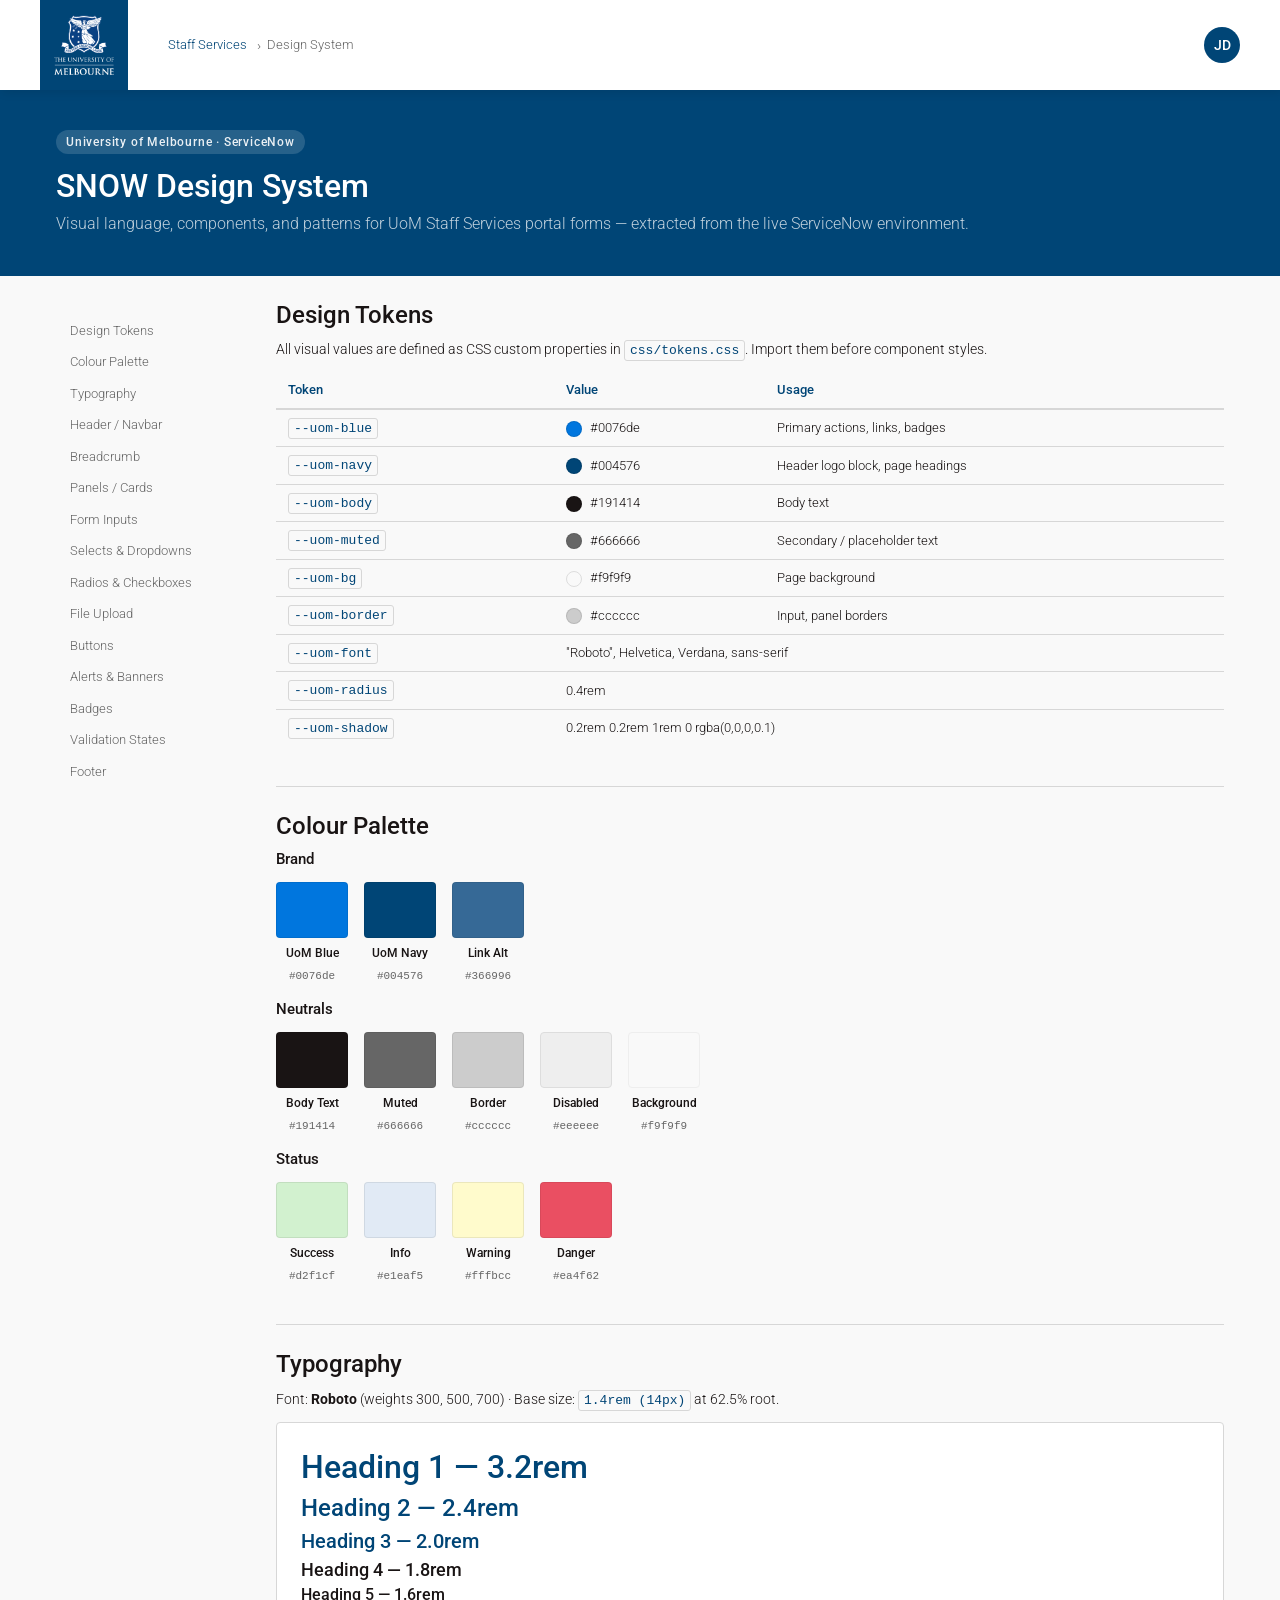
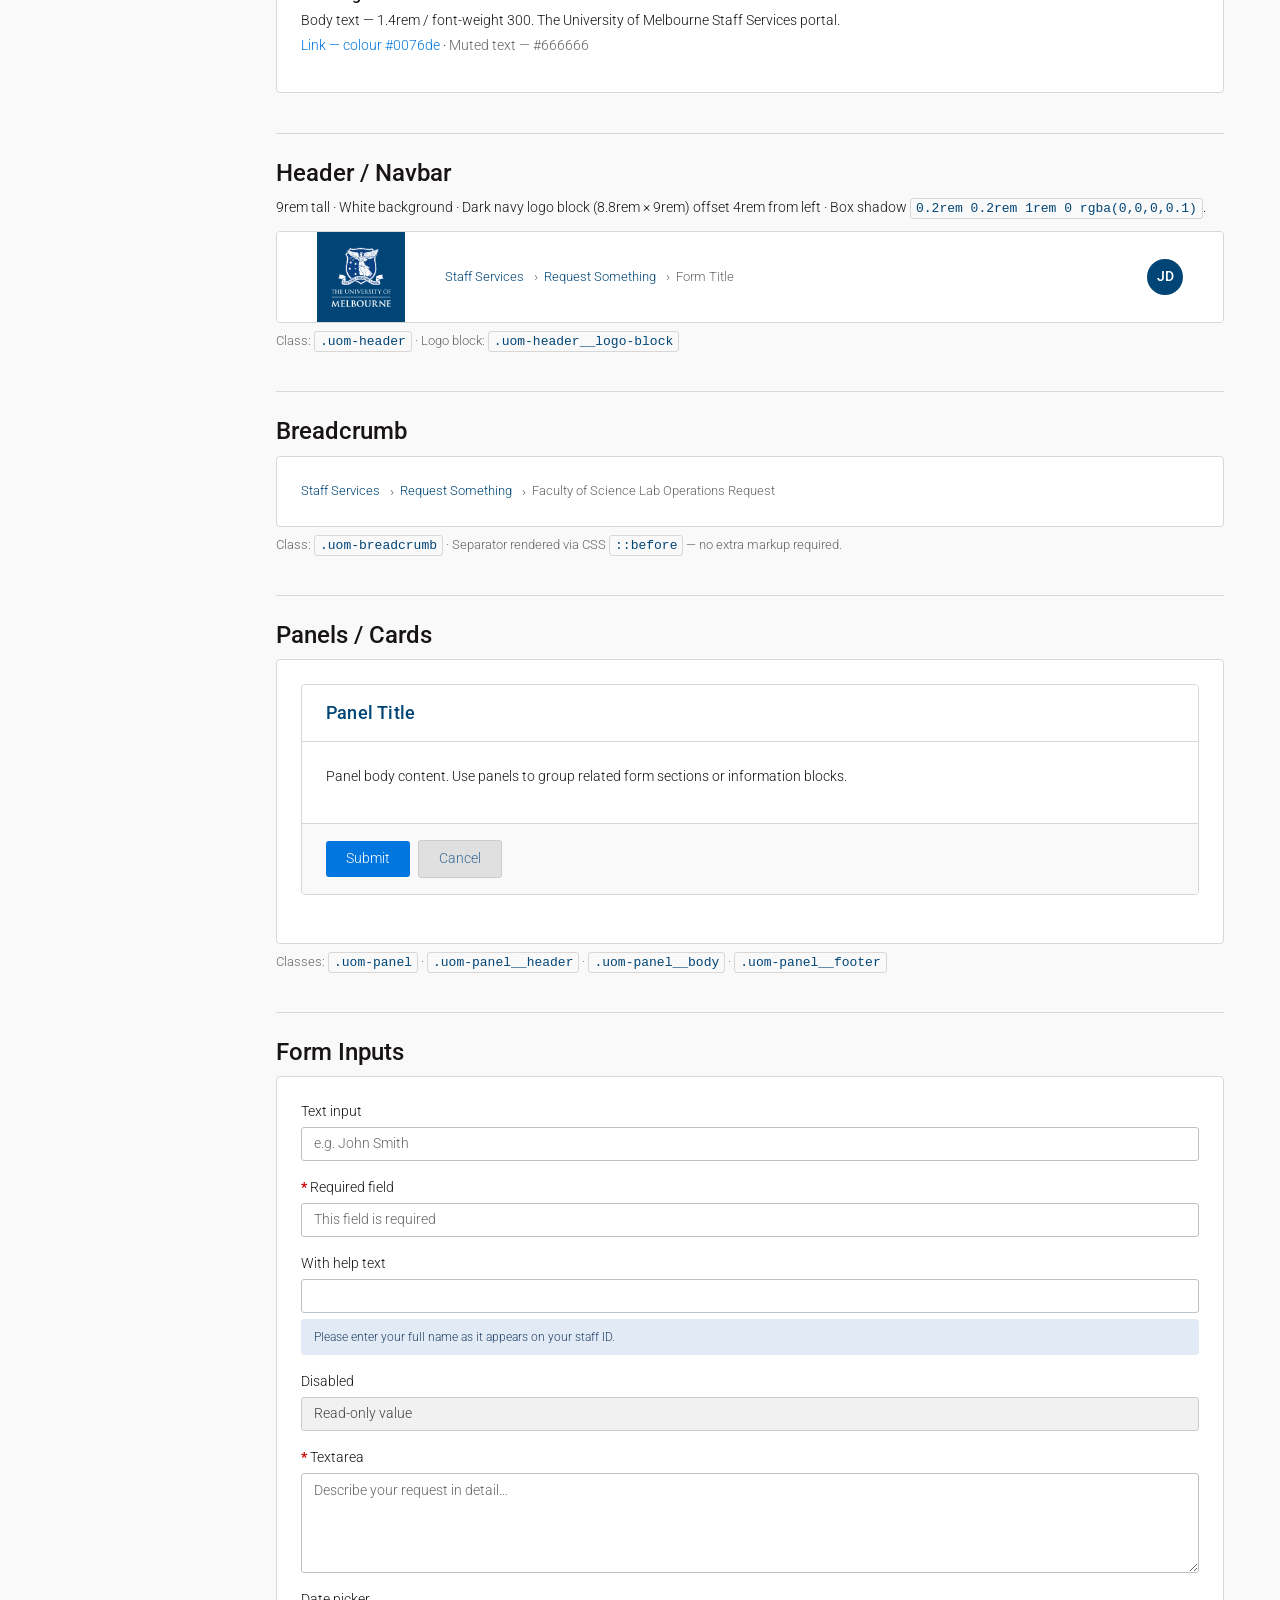
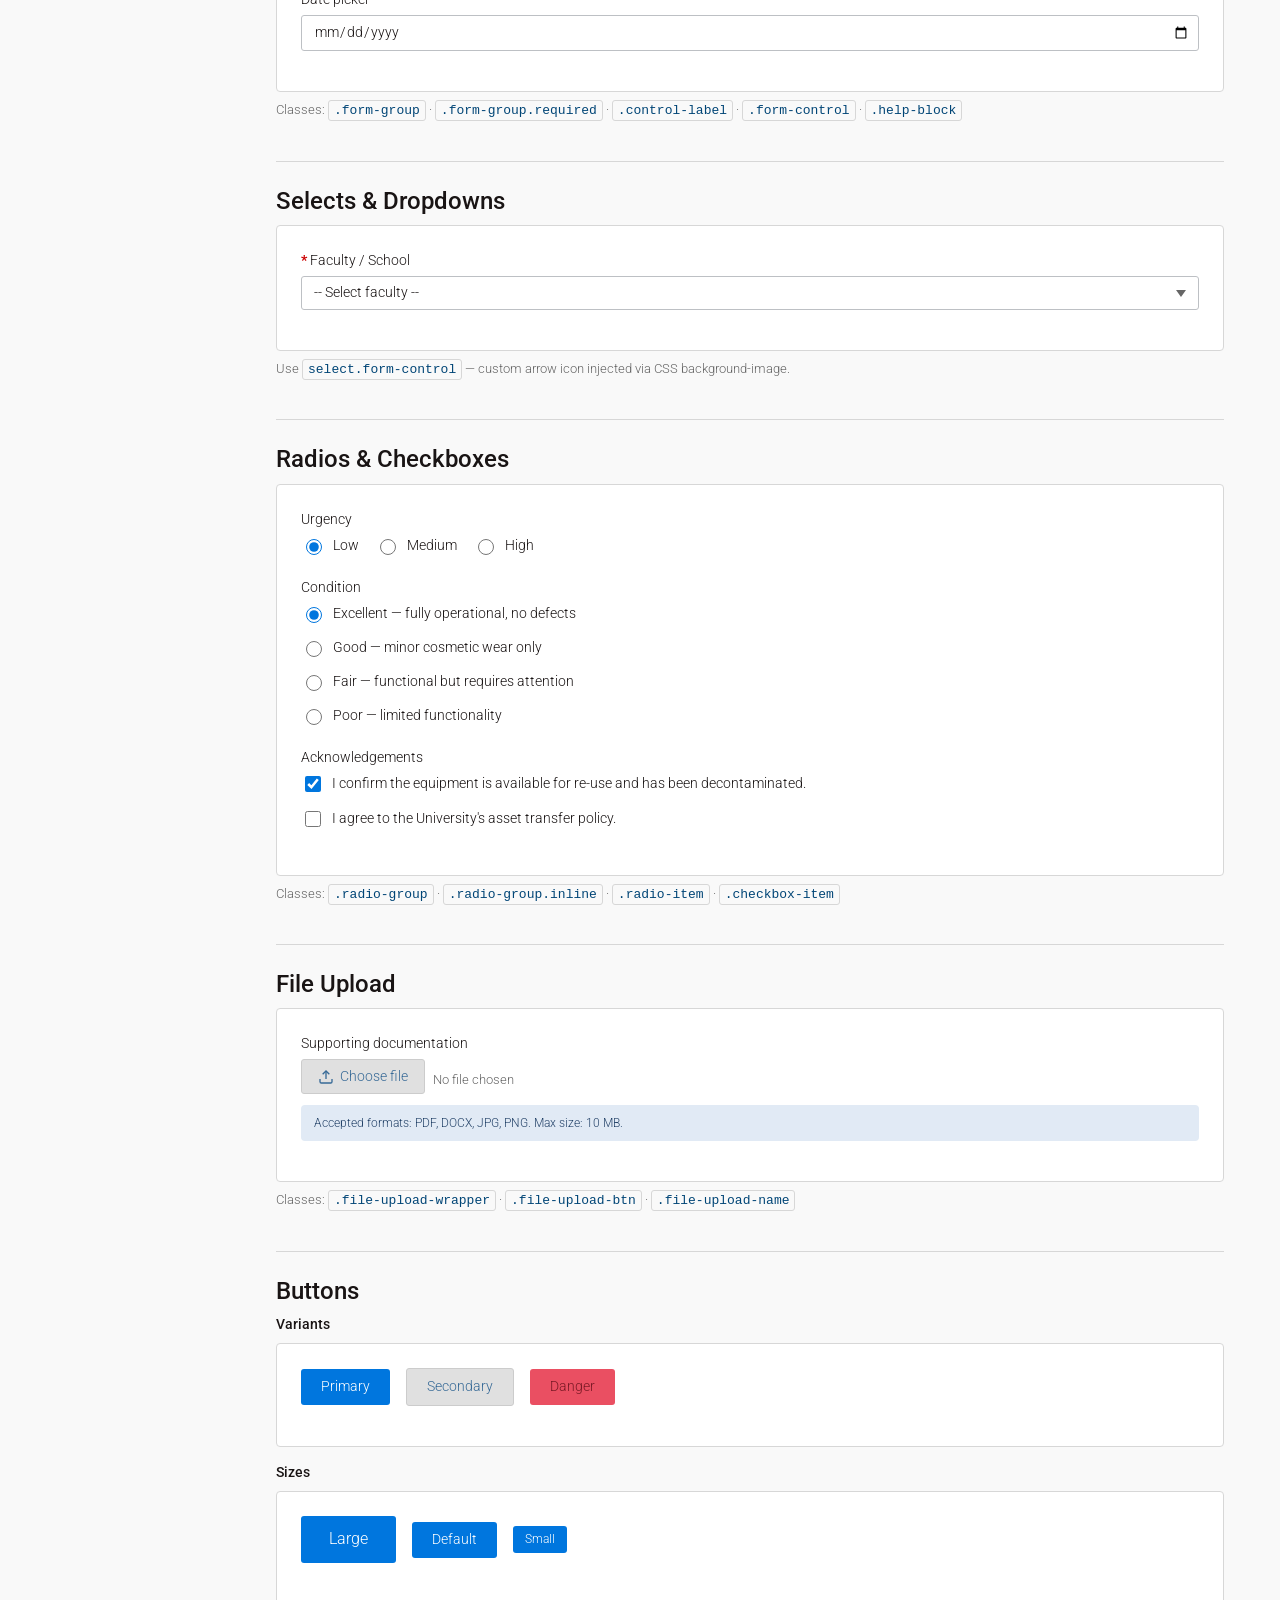
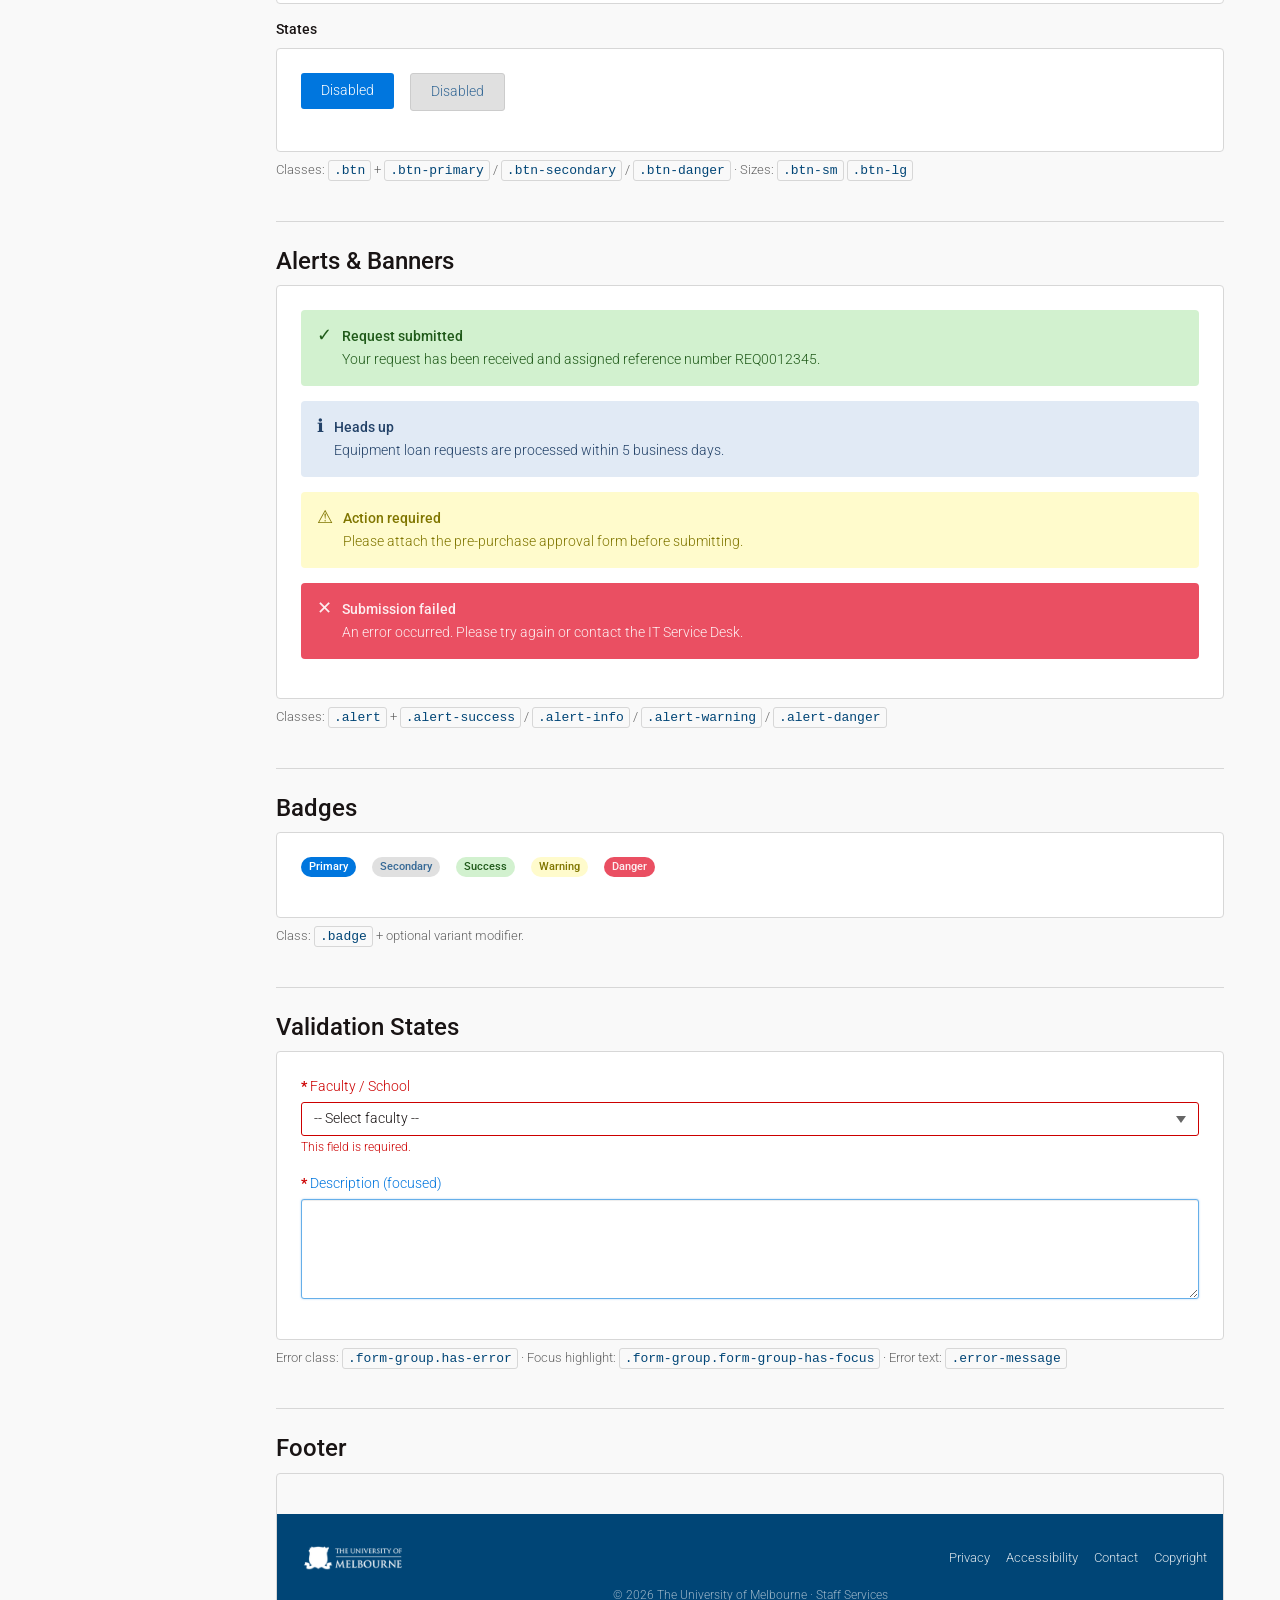
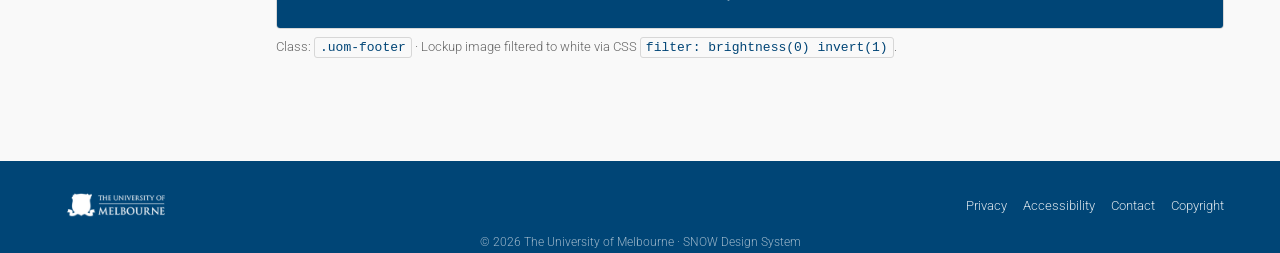
==== index.html @ 5cc0c357 "Initial commit: UoM SNOW design system + Re-use Lab Equipment form prototype" ====
<!DOCTYPE html>
<html lang="en" dir="ltr">
<head>
  <meta charset="UTF-8" />
  <meta name="viewport" content="width=device-width, initial-scale=1.0" />
  <title>UoM SNOW Design System</title>
  <link rel="stylesheet" href="css/uom-snow.css" />
  <style>
    /* ── Design-system page styles ── */
    body { padding-top: 0; }

    .ds-nav {
      position: sticky;
      top: 9rem;
      max-height: calc(100vh - 9rem);
      overflow-y: auto;
      padding: var(--uom-space-md) var(--uom-space-md) var(--uom-space-md) 0;
    }
    .ds-nav ul {
      list-style: none;
      margin: 0;
      padding: 0;
    }
    .ds-nav ul li a {
      display: block;
      padding: 0.5rem 0;
      font-size: 1.3rem;
      color: var(--uom-muted);
      text-decoration: none;
      border-left: 2px solid transparent;
      padding-left: 1.2rem;
      transition: all 0.15s;
    }
    .ds-nav ul li a:hover {
      color: var(--uom-blue);
      border-left-color: var(--uom-blue);
    }
    .ds-nav ul li + li { margin-top: 0.2rem; }

    .ds-layout {
      display: flex;
      gap: var(--uom-space-xl);
      max-width: var(--uom-container-max);
      margin: 0 auto;
      padding: var(--uom-space-lg) var(--uom-space-md);
    }
    .ds-layout__sidebar {
      flex: 0 0 18rem;
      min-width: 18rem;
    }
    .ds-layout__content {
      flex: 1;
      min-width: 0;
    }

    .ds-intro {
      background-color: var(--uom-navy);
      color: var(--uom-white);
      padding: var(--uom-space-xl) 0;
      margin-bottom: 0;
    }
    .ds-intro .uom-container { max-width: var(--uom-container-max); margin: 0 auto; padding: 0 var(--uom-space-md); }
    .ds-intro h1 {
      color: var(--uom-white);
      font-size: 3.2rem;
      margin-bottom: var(--uom-space-xs);
    }
    .ds-intro p { color: rgba(255,255,255,0.75); font-size: 1.6rem; margin: 0; }

    .ds-intro__badge {
      display: inline-block;
      background: rgba(255,255,255,0.15);
      color: rgba(255,255,255,0.9);
      font-size: 1.2rem;
      padding: 0.3rem 1rem;
      border-radius: 2rem;
      margin-bottom: 1.2rem;
      letter-spacing: 0.08rem;
      font-weight: 500;
    }

    code {
      font-family: monospace;
      font-size: 1.3rem;
      background: var(--uom-bg);
      color: var(--uom-navy);
      border: 1px solid var(--uom-border-subtle);
      padding: 0.2rem 0.5rem;
      border-radius: 0.3rem;
    }

    .ds-token-table {
      width: 100%;
      border-collapse: collapse;
      font-size: 1.3rem;
    }
    .ds-token-table th {
      text-align: left;
      padding: 0.8rem 1.2rem;
      background: var(--uom-bg);
      border-bottom: 2px solid var(--uom-border-subtle);
      font-weight: 500;
      color: var(--uom-navy);
    }
    .ds-token-table td {
      padding: 0.8rem 1.2rem;
      border-bottom: 1px solid var(--uom-border-subtle);
      vertical-align: middle;
    }
    .ds-token-table tr:last-child td { border-bottom: none; }

    .ds-color-dot {
      display: inline-block;
      width: 1.6rem;
      height: 1.6rem;
      border-radius: 50%;
      border: 1px solid rgba(0,0,0,0.1);
      vertical-align: middle;
      margin-right: 0.8rem;
    }

    .ds-example {
      background: var(--uom-white);
      border: 1px solid var(--uom-border-subtle);
      border-radius: var(--uom-radius);
      padding: var(--uom-space-lg);
      margin-bottom: var(--uom-space-sm);
    }

    .ds-header-preview {
      border: 1px solid var(--uom-border-subtle);
      border-radius: var(--uom-radius);
      overflow: hidden;
      margin-bottom: var(--uom-space-sm);
    }
    .ds-header-preview .uom-header {
      position: relative;
    }

    @media (max-width: 768px) {
      .ds-layout { flex-direction: column; }
      .ds-layout__sidebar { display: none; }
    }
  </style>
</head>
<body>

  <!-- ═══════════════════════════════════════════════ HEADER ═══ -->
  <header class="uom-header" role="banner">
    <div class="uom-header__inner">
      <div class="uom-header__logo-block">
        <img src="assets/logo.png" alt="The University of Melbourne" />
      </div>
      <div class="uom-header__breadcrumb">
        <nav aria-label="breadcrumb">
          <ol class="uom-breadcrumb">
            <li><a href="#">Staff Services</a></li>
            <li aria-current="page">Design System</li>
          </ol>
        </nav>
      </div>
      <div class="uom-header__right">
        <div class="uom-avatar" aria-label="User avatar" role="img">JD</div>
      </div>
    </div>
  </header>

  <!-- ═══════════════════════════════════════════════ INTRO ════ -->
  <div class="ds-intro">
    <div class="uom-container">
      <div class="ds-intro__badge">University of Melbourne · ServiceNow</div>
      <h1>SNOW Design System</h1>
      <p>Visual language, components, and patterns for UoM Staff Services portal forms — extracted from the live ServiceNow environment.</p>
    </div>
  </div>

  <!-- ═══════════════════════════════════════════════ LAYOUT ══ -->
  <div class="ds-layout">

    <!-- Sidebar navigation -->
    <aside class="ds-layout__sidebar" aria-label="Design system sections">
      <nav class="ds-nav">
        <ul>
          <li><a href="#tokens">Design Tokens</a></li>
          <li><a href="#colours">Colour Palette</a></li>
          <li><a href="#typography">Typography</a></li>
          <li><a href="#header">Header / Navbar</a></li>
          <li><a href="#breadcrumb">Breadcrumb</a></li>
          <li><a href="#panels">Panels / Cards</a></li>
          <li><a href="#inputs">Form Inputs</a></li>
          <li><a href="#selects">Selects & Dropdowns</a></li>
          <li><a href="#radios">Radios & Checkboxes</a></li>
          <li><a href="#fileupload">File Upload</a></li>
          <li><a href="#buttons">Buttons</a></li>
          <li><a href="#alerts">Alerts & Banners</a></li>
          <li><a href="#badges">Badges</a></li>
          <li><a href="#validation">Validation States</a></li>
          <li><a href="#footer">Footer</a></li>
        </ul>
      </nav>
    </aside>

    <!-- Main content -->
    <main class="ds-layout__content">

      <!-- ── Design Tokens ──────────────────────────────────── -->
      <section id="tokens" class="ds-section">
        <h2>Design Tokens</h2>
        <p>All visual values are defined as CSS custom properties in <code>css/tokens.css</code>. Import them before component styles.</p>

        <table class="ds-token-table">
          <thead>
            <tr><th>Token</th><th>Value</th><th>Usage</th></tr>
          </thead>
          <tbody>
            <tr><td><code>--uom-blue</code></td><td><span class="ds-color-dot" style="background:#0076de"></span>#0076de</td><td>Primary actions, links, badges</td></tr>
            <tr><td><code>--uom-navy</code></td><td><span class="ds-color-dot" style="background:#004576"></span>#004576</td><td>Header logo block, page headings</td></tr>
            <tr><td><code>--uom-body</code></td><td><span class="ds-color-dot" style="background:#191414"></span>#191414</td><td>Body text</td></tr>
            <tr><td><code>--uom-muted</code></td><td><span class="ds-color-dot" style="background:#666666"></span>#666666</td><td>Secondary / placeholder text</td></tr>
            <tr><td><code>--uom-bg</code></td><td><span class="ds-color-dot" style="background:#f9f9f9;border:1px solid #ddd"></span>#f9f9f9</td><td>Page background</td></tr>
            <tr><td><code>--uom-border</code></td><td><span class="ds-color-dot" style="background:#cccccc"></span>#cccccc</td><td>Input, panel borders</td></tr>
            <tr><td><code>--uom-font</code></td><td colspan="2">"Roboto", Helvetica, Verdana, sans-serif</td></tr>
            <tr><td><code>--uom-radius</code></td><td colspan="2">0.4rem</td></tr>
            <tr><td><code>--uom-shadow</code></td><td colspan="2">0.2rem 0.2rem 1rem 0 rgba(0,0,0,0.1)</td></tr>
          </tbody>
        </table>
      </section>

      <hr class="uom-divider" />

      <!-- ── Colour Palette ─────────────────────────────────── -->
      <section id="colours" class="ds-section">
        <h2>Colour Palette</h2>

        <h3 style="font-size:1.5rem;margin-bottom:1.2rem">Brand</h3>
        <div class="ds-component-row">
          <div class="ds-swatch">
            <div class="ds-swatch__color" style="background:#0076de"></div>
            <div class="ds-swatch__name">UoM Blue</div>
            <div class="ds-swatch__value">#0076de</div>
          </div>
          <div class="ds-swatch">
            <div class="ds-swatch__color" style="background:#004576"></div>
            <div class="ds-swatch__name">UoM Navy</div>
            <div class="ds-swatch__value">#004576</div>
          </div>
          <div class="ds-swatch">
            <div class="ds-swatch__color" style="background:#366996"></div>
            <div class="ds-swatch__name">Link Alt</div>
            <div class="ds-swatch__value">#366996</div>
          </div>
        </div>

        <h3 style="font-size:1.5rem;margin-bottom:1.2rem">Neutrals</h3>
        <div class="ds-component-row">
          <div class="ds-swatch">
            <div class="ds-swatch__color" style="background:#191414"></div>
            <div class="ds-swatch__name">Body Text</div>
            <div class="ds-swatch__value">#191414</div>
          </div>
          <div class="ds-swatch">
            <div class="ds-swatch__color" style="background:#666666"></div>
            <div class="ds-swatch__name">Muted</div>
            <div class="ds-swatch__value">#666666</div>
          </div>
          <div class="ds-swatch">
            <div class="ds-swatch__color" style="background:#cccccc"></div>
            <div class="ds-swatch__name">Border</div>
            <div class="ds-swatch__value">#cccccc</div>
          </div>
          <div class="ds-swatch">
            <div class="ds-swatch__color" style="background:#eeeeee;border:1px solid #ddd"></div>
            <div class="ds-swatch__name">Disabled</div>
            <div class="ds-swatch__value">#eeeeee</div>
          </div>
          <div class="ds-swatch">
            <div class="ds-swatch__color" style="background:#f9f9f9;border:1px solid #eee"></div>
            <div class="ds-swatch__name">Background</div>
            <div class="ds-swatch__value">#f9f9f9</div>
          </div>
        </div>

        <h3 style="font-size:1.5rem;margin-bottom:1.2rem">Status</h3>
        <div class="ds-component-row">
          <div class="ds-swatch">
            <div class="ds-swatch__color" style="background:#d2f1cf"></div>
            <div class="ds-swatch__name">Success</div>
            <div class="ds-swatch__value">#d2f1cf</div>
          </div>
          <div class="ds-swatch">
            <div class="ds-swatch__color" style="background:#e1eaf5"></div>
            <div class="ds-swatch__name">Info</div>
            <div class="ds-swatch__value">#e1eaf5</div>
          </div>
          <div class="ds-swatch">
            <div class="ds-swatch__color" style="background:#fffbcc"></div>
            <div class="ds-swatch__name">Warning</div>
            <div class="ds-swatch__value">#fffbcc</div>
          </div>
          <div class="ds-swatch">
            <div class="ds-swatch__color" style="background:#ea4f62"></div>
            <div class="ds-swatch__name">Danger</div>
            <div class="ds-swatch__value">#ea4f62</div>
          </div>
        </div>
      </section>

      <hr class="uom-divider" />

      <!-- ── Typography ─────────────────────────────────────── -->
      <section id="typography" class="ds-section">
        <h2>Typography</h2>
        <p>Font: <strong>Roboto</strong> (weights 300, 500, 700) · Base size: <code>1.4rem (14px)</code> at 62.5% root.</p>
        <div class="ds-example">
          <h1 style="color:var(--uom-navy);margin-bottom:0.4rem">Heading 1 — 3.2rem</h1>
          <h2 style="color:var(--uom-navy);margin-bottom:0.4rem">Heading 2 — 2.4rem</h2>
          <h3 style="color:var(--uom-navy);margin-bottom:0.4rem">Heading 3 — 2.0rem</h3>
          <h4 style="margin-bottom:0.4rem">Heading 4 — 1.8rem</h4>
          <h5 style="margin-bottom:0.4rem">Heading 5 — 1.6rem</h5>
          <p style="margin-bottom:0.4rem">Body text — 1.4rem / font-weight 300. The University of Melbourne Staff Services portal.</p>
          <p><a href="#">Link — colour #0076de</a> · <span style="color:var(--uom-muted)">Muted text — #666666</span></p>
        </div>
      </section>

      <hr class="uom-divider" />

      <!-- ── Header ─────────────────────────────────────────── -->
      <section id="header" class="ds-section">
        <h2>Header / Navbar</h2>
        <p>9rem tall · White background · Dark navy logo block (8.8rem × 9rem) offset 4rem from left · Box shadow <code>0.2rem 0.2rem 1rem 0 rgba(0,0,0,0.1)</code>.</p>
        <div class="ds-header-preview">
          <header class="uom-header" role="banner" style="position:relative">
            <div class="uom-header__inner">
              <div class="uom-header__logo-block">
                <img src="assets/logo.png" alt="The University of Melbourne" />
              </div>
              <div class="uom-header__breadcrumb">
                <nav aria-label="breadcrumb">
                  <ol class="uom-breadcrumb">
                    <li><a href="#">Staff Services</a></li>
                    <li><a href="#">Request Something</a></li>
                    <li aria-current="page">Form Title</li>
                  </ol>
                </nav>
              </div>
              <div class="uom-header__right">
                <div class="uom-avatar">JD</div>
              </div>
            </div>
          </header>
        </div>
        <p style="font-size:1.3rem;color:var(--uom-muted)">Class: <code>.uom-header</code> · Logo block: <code>.uom-header__logo-block</code></p>
      </section>

      <hr class="uom-divider" />

      <!-- ── Breadcrumb ─────────────────────────────────────── -->
      <section id="breadcrumb" class="ds-section">
        <h2>Breadcrumb</h2>
        <div class="ds-example">
          <nav aria-label="breadcrumb">
            <ol class="uom-breadcrumb">
              <li><a href="#">Staff Services</a></li>
              <li><a href="#">Request Something</a></li>
              <li aria-current="page">Faculty of Science Lab Operations Request</li>
            </ol>
          </nav>
        </div>
        <p style="font-size:1.3rem;color:var(--uom-muted)">Class: <code>.uom-breadcrumb</code> · Separator rendered via CSS <code>::before</code> — no extra markup required.</p>
      </section>

      <hr class="uom-divider" />

      <!-- ── Panels ─────────────────────────────────────────── -->
      <section id="panels" class="ds-section">
        <h2>Panels / Cards</h2>
        <div class="ds-example">
          <div class="uom-panel">
            <div class="uom-panel__header">
              <h3 class="uom-panel__title">Panel Title</h3>
            </div>
            <div class="uom-panel__body">
              <p>Panel body content. Use panels to group related form sections or information blocks.</p>
            </div>
            <div class="uom-panel__footer">
              <button class="btn btn-primary">Submit</button>
              <button class="btn btn-secondary">Cancel</button>
            </div>
          </div>
        </div>
        <p style="font-size:1.3rem;color:var(--uom-muted)">Classes: <code>.uom-panel</code> · <code>.uom-panel__header</code> · <code>.uom-panel__body</code> · <code>.uom-panel__footer</code></p>
      </section>

      <hr class="uom-divider" />

      <!-- ── Form Inputs ─────────────────────────────────────── -->
      <section id="inputs" class="ds-section">
        <h2>Form Inputs</h2>

        <div class="ds-example">
          <!-- Default -->
          <div class="form-group">
            <label class="control-label" for="ex-input-default">Text input</label>
            <input type="text" id="ex-input-default" class="form-control" placeholder="e.g. John Smith" />
          </div>

          <!-- Required -->
          <div class="form-group required">
            <label class="control-label" for="ex-input-required">Required field</label>
            <input type="text" id="ex-input-required" class="form-control" placeholder="This field is required" />
          </div>

          <!-- With help text -->
          <div class="form-group">
            <label class="control-label" for="ex-input-help">With help text</label>
            <input type="text" id="ex-input-help" class="form-control" />
            <span class="help-block">Please enter your full name as it appears on your staff ID.</span>
          </div>

          <!-- Disabled -->
          <div class="form-group">
            <label class="control-label" for="ex-input-disabled">Disabled</label>
            <input type="text" id="ex-input-disabled" class="form-control" disabled value="Read-only value" />
          </div>

          <!-- Textarea -->
          <div class="form-group required">
            <label class="control-label" for="ex-textarea">Textarea</label>
            <textarea id="ex-textarea" class="form-control" placeholder="Describe your request in detail…"></textarea>
          </div>

          <!-- Date -->
          <div class="form-group">
            <label class="control-label" for="ex-date">Date picker</label>
            <input type="date" id="ex-date" class="form-control" />
          </div>
        </div>

        <p style="font-size:1.3rem;color:var(--uom-muted)">
          Classes: <code>.form-group</code> · <code>.form-group.required</code> · <code>.control-label</code> · <code>.form-control</code> · <code>.help-block</code>
        </p>
      </section>

      <hr class="uom-divider" />

      <!-- ── Selects ─────────────────────────────────────────── -->
      <section id="selects" class="ds-section">
        <h2>Selects &amp; Dropdowns</h2>
        <div class="ds-example">
          <div class="form-group required">
            <label class="control-label" for="ex-select">Faculty / School</label>
            <select id="ex-select" class="form-control">
              <option value="">-- Select faculty --</option>
              <option>Faculty of Engineering and Information Technology</option>
              <option>Faculty of Science</option>
              <option>Faculty of Medicine, Dentistry and Health Sciences</option>
              <option>Faculty of Arts</option>
              <option>Faculty of Business and Economics</option>
              <option>Other</option>
            </select>
          </div>
        </div>
        <p style="font-size:1.3rem;color:var(--uom-muted)">Use <code>select.form-control</code> — custom arrow icon injected via CSS background-image.</p>
      </section>

      <hr class="uom-divider" />

      <!-- ── Radios & Checkboxes ─────────────────────────────── -->
      <section id="radios" class="ds-section">
        <h2>Radios &amp; Checkboxes</h2>
        <div class="ds-example">
          <div class="form-group">
            <label class="control-label">Urgency</label>
            <div class="radio-group inline" role="group" aria-label="Urgency level">
              <label class="radio-item">
                <input type="radio" name="urgency" value="low" checked />
                Low
              </label>
              <label class="radio-item">
                <input type="radio" name="urgency" value="medium" />
                Medium
              </label>
              <label class="radio-item">
                <input type="radio" name="urgency" value="high" />
                High
              </label>
            </div>
          </div>

          <div class="form-group" style="margin-top:var(--uom-space-md)">
            <label class="control-label">Condition</label>
            <div class="radio-group" role="group" aria-label="Equipment condition">
              <label class="radio-item"><input type="radio" name="condition" value="excellent" checked /> Excellent — fully operational, no defects</label>
              <label class="radio-item"><input type="radio" name="condition" value="good" /> Good — minor cosmetic wear only</label>
              <label class="radio-item"><input type="radio" name="condition" value="fair" /> Fair — functional but requires attention</label>
              <label class="radio-item"><input type="radio" name="condition" value="poor" /> Poor — limited functionality</label>
            </div>
          </div>

          <div class="form-group" style="margin-top:var(--uom-space-md)">
            <label class="control-label">Acknowledgements</label>
            <div class="radio-group">
              <label class="checkbox-item">
                <input type="checkbox" checked />
                I confirm the equipment is available for re-use and has been decontaminated.
              </label>
              <label class="checkbox-item">
                <input type="checkbox" />
                I agree to the University's asset transfer policy.
              </label>
            </div>
          </div>
        </div>
        <p style="font-size:1.3rem;color:var(--uom-muted)">Classes: <code>.radio-group</code> · <code>.radio-group.inline</code> · <code>.radio-item</code> · <code>.checkbox-item</code></p>
      </section>

      <hr class="uom-divider" />

      <!-- ── File Upload ─────────────────────────────────────── -->
      <section id="fileupload" class="ds-section">
        <h2>File Upload</h2>
        <div class="ds-example">
          <div class="form-group">
            <label class="control-label" for="ex-file">Supporting documentation</label>
            <div class="file-upload-wrapper">
              <label class="file-upload-btn">
                <svg width="16" height="16" viewBox="0 0 24 24" fill="none" stroke="currentColor" stroke-width="2" aria-hidden="true"><path d="M21 15v4a2 2 0 01-2 2H5a2 2 0 01-2-2v-4"/><polyline points="17 8 12 3 7 8"/><line x1="12" y1="3" x2="12" y2="15"/></svg>
                Choose file
                <input type="file" id="ex-file" aria-label="Upload supporting documentation" />
              </label>
              <span class="file-upload-name" id="ex-file-name">No file chosen</span>
            </div>
            <span class="help-block">Accepted formats: PDF, DOCX, JPG, PNG. Max size: 10 MB.</span>
          </div>
        </div>
        <p style="font-size:1.3rem;color:var(--uom-muted)">Classes: <code>.file-upload-wrapper</code> · <code>.file-upload-btn</code> · <code>.file-upload-name</code></p>
      </section>

      <hr class="uom-divider" />

      <!-- ── Buttons ─────────────────────────────────────────── -->
      <section id="buttons" class="ds-section">
        <h2>Buttons</h2>

        <h4 style="font-size:1.4rem;margin-bottom:1rem">Variants</h4>
        <div class="ds-example">
          <div class="ds-component-row" style="align-items:center">
            <button class="btn btn-primary">Primary</button>
            <button class="btn btn-secondary">Secondary</button>
            <button class="btn btn-danger">Danger</button>
          </div>
        </div>

        <h4 style="font-size:1.4rem;margin:1.6rem 0 1rem">Sizes</h4>
        <div class="ds-example">
          <div class="ds-component-row" style="align-items:center">
            <button class="btn btn-primary btn-lg">Large</button>
            <button class="btn btn-primary">Default</button>
            <button class="btn btn-primary btn-sm">Small</button>
          </div>
        </div>

        <h4 style="font-size:1.4rem;margin:1.6rem 0 1rem">States</h4>
        <div class="ds-example">
          <div class="ds-component-row">
            <button class="btn btn-primary" disabled>Disabled</button>
            <button class="btn btn-secondary" disabled>Disabled</button>
          </div>
        </div>

        <p style="font-size:1.3rem;color:var(--uom-muted)">Classes: <code>.btn</code> + <code>.btn-primary</code> / <code>.btn-secondary</code> / <code>.btn-danger</code> · Sizes: <code>.btn-sm</code> <code>.btn-lg</code></p>
      </section>

      <hr class="uom-divider" />

      <!-- ── Alerts ──────────────────────────────────────────── -->
      <section id="alerts" class="ds-section">
        <h2>Alerts &amp; Banners</h2>
        <div class="ds-example">
          <div class="alert alert-success" role="alert">
            <span class="alert__icon" aria-hidden="true">✓</span>
            <div>
              <div class="alert__title">Request submitted</div>
              Your request has been received and assigned reference number REQ0012345.
            </div>
          </div>
          <div class="alert alert-info" role="alert">
            <span class="alert__icon" aria-hidden="true">ℹ</span>
            <div>
              <div class="alert__title">Heads up</div>
              Equipment loan requests are processed within 5 business days.
            </div>
          </div>
          <div class="alert alert-warning" role="alert">
            <span class="alert__icon" aria-hidden="true">⚠</span>
            <div>
              <div class="alert__title">Action required</div>
              Please attach the pre-purchase approval form before submitting.
            </div>
          </div>
          <div class="alert alert-danger" role="alert">
            <span class="alert__icon" aria-hidden="true">✕</span>
            <div>
              <div class="alert__title">Submission failed</div>
              An error occurred. Please try again or contact the IT Service Desk.
            </div>
          </div>
        </div>
        <p style="font-size:1.3rem;color:var(--uom-muted)">Classes: <code>.alert</code> + <code>.alert-success</code> / <code>.alert-info</code> / <code>.alert-warning</code> / <code>.alert-danger</code></p>
      </section>

      <hr class="uom-divider" />

      <!-- ── Badges ──────────────────────────────────────────── -->
      <section id="badges" class="ds-section">
        <h2>Badges</h2>
        <div class="ds-example">
          <div class="ds-component-row" style="align-items:center">
            <span class="badge">Primary</span>
            <span class="badge badge-secondary">Secondary</span>
            <span class="badge badge-success">Success</span>
            <span class="badge badge-warning">Warning</span>
            <span class="badge badge-danger">Danger</span>
          </div>
        </div>
        <p style="font-size:1.3rem;color:var(--uom-muted)">Class: <code>.badge</code> + optional variant modifier.</p>
      </section>

      <hr class="uom-divider" />

      <!-- ── Validation ──────────────────────────────────────── -->
      <section id="validation" class="ds-section">
        <h2>Validation States</h2>
        <div class="ds-example">
          <div class="form-group required has-error">
            <label class="control-label" for="ex-val-error">Faculty / School</label>
            <select id="ex-val-error" class="form-control" aria-describedby="ex-val-error-msg">
              <option value="">-- Select faculty --</option>
            </select>
            <span class="error-message" id="ex-val-error-msg" role="alert">This field is required.</span>
          </div>
          <div class="form-group required form-group-has-focus">
            <label class="control-label" for="ex-val-focus">Description (focused)</label>
            <textarea id="ex-val-focus" class="form-control" style="border-color:#66afe9;box-shadow:inset 0 1px 1px rgba(0,0,0,.075), 0 0 2px rgba(102,175,233,.6)"></textarea>
          </div>
        </div>
        <p style="font-size:1.3rem;color:var(--uom-muted)">Error class: <code>.form-group.has-error</code> · Focus highlight: <code>.form-group.form-group-has-focus</code> · Error text: <code>.error-message</code></p>
      </section>

      <hr class="uom-divider" />

      <!-- ── Footer ─────────────────────────────────────────── -->
      <section id="footer" class="ds-section">
        <h2>Footer</h2>
        <div class="ds-header-preview">
          <footer class="uom-footer">
            <div class="uom-footer__inner">
              <div class="uom-footer__lockup">
                <img src="assets/lockup.png" alt="The University of Melbourne" />
              </div>
              <ul class="uom-footer__links">
                <li><a href="#">Privacy</a></li>
                <li><a href="#">Accessibility</a></li>
                <li><a href="#">Contact</a></li>
                <li><a href="#">Copyright</a></li>
              </ul>
            </div>
            <span class="uom-footer__copy">© 2026 The University of Melbourne · Staff Services</span>
          </footer>
        </div>
        <p style="font-size:1.3rem;color:var(--uom-muted)">Class: <code>.uom-footer</code> · Lockup image filtered to white via CSS <code>filter: brightness(0) invert(1)</code>.</p>
      </section>

    </main>
  </div>

  <!-- ═══════════════════════════════════════════════ FOOTER ══ -->
  <footer class="uom-footer">
    <div class="uom-footer__inner">
      <div class="uom-footer__lockup">
        <img src="assets/lockup.png" alt="The University of Melbourne" />
      </div>
      <ul class="uom-footer__links">
        <li><a href="#">Privacy</a></li>
        <li><a href="#">Accessibility</a></li>
        <li><a href="#">Contact</a></li>
        <li><a href="#">Copyright</a></li>
      </ul>
    </div>
    <span class="uom-footer__copy">© 2026 The University of Melbourne · SNOW Design System</span>
  </footer>

  <script>
    // Update file name label on selection
    document.querySelectorAll('input[type="file"]').forEach(function(input) {
      input.addEventListener('change', function() {
        var nameEl = document.getElementById(this.id + '-name');
        if (nameEl) {
          nameEl.textContent = this.files.length ? this.files[0].name : 'No file chosen';
        }
      });
    });
  </script>

</body>
</html>
---- css/uom-snow.css ----
/*
 * UoM ServiceNow Design System — Component Styles
 * Extracted and de-coupled from University of Melbourne Staff Services portal
 * No AngularJS, no ServiceNow selectors — pure HTML + CSS
 */

@import url('https://fonts.googleapis.com/css2?family=Roboto:wght@300;400;500;700&display=swap');
@import url('tokens.css');

/* ══════════════════════════════════════════════════════════
   BASE RESET & GLOBAL
══════════════════════════════════════════════════════════ */
*, *::before, *::after {
  box-sizing: border-box;
}

html {
  font-size: 62.5%; /* 1rem = 10px */
}

body {
  font-family: var(--uom-font);
  font-size: var(--uom-font-size-base);
  font-weight: var(--uom-font-weight-normal);
  color: var(--uom-body);
  background-color: var(--uom-bg);
  line-height: var(--uom-line-height);
  margin: 0;
  padding: 0;
  overflow-x: hidden;
}

a {
  color: var(--uom-blue);
  text-decoration: none;
}
a:hover { text-decoration: underline; }

img { max-width: 100%; display: block; }

h1, h2, h3, h4, h5, h6 {
  font-weight: var(--uom-font-weight-medium);
  color: var(--uom-body);
  margin-top: 0;
  margin-bottom: var(--uom-space-sm);
  line-height: 1.3;
}
h1 { font-size: 3.2rem; }
h2 { font-size: 2.4rem; }
h3 { font-size: 2.0rem; }
h4 { font-size: 1.8rem; }
h5 { font-size: 1.6rem; }
h6 { font-size: 1.4rem; }

p { margin: 0 0 1.2rem; }

label {
  font-weight: var(--uom-font-weight-normal);
  display: inline-block;
  margin-bottom: 0.5rem;
  font-size: 1.4rem;
}

/* ══════════════════════════════════════════════════════════
   LAYOUT CONTAINER
══════════════════════════════════════════════════════════ */
.uom-container {
  max-width: var(--uom-container-max);
  margin: 0 auto;
  padding: 0 var(--uom-space-md);
}

.uom-row {
  display: flex;
  flex-wrap: wrap;
  margin: 0 calc(-1 * var(--uom-space-sm));
}

.uom-col { padding: 0 var(--uom-space-sm); }
.uom-col-12 { flex: 0 0 100%; max-width: 100%; }
.uom-col-8  { flex: 0 0 66.666%; max-width: 66.666%; }
.uom-col-6  { flex: 0 0 50%; max-width: 50%; }
.uom-col-4  { flex: 0 0 33.333%; max-width: 33.333%; }

@media (max-width: 768px) {
  .uom-col-8, .uom-col-6, .uom-col-4 {
    flex: 0 0 100%; max-width: 100%;
  }
}

/* ══════════════════════════════════════════════════════════
   HEADER / NAVBAR
══════════════════════════════════════════════════════════ */
.uom-header {
  position: sticky;
  top: 0;
  z-index: 1000;
  background-color: var(--uom-white);
  box-shadow: var(--uom-shadow);
  height: var(--uom-header-height);
  display: flex;
  align-items: stretch;
}

.uom-header__inner {
  display: flex;
  align-items: center;
  width: 100%;
  padding-right: var(--uom-space-xl);
}

/* Dark navy logo block — matches the original 8.8rem × 9rem square */
.uom-header__logo-block {
  background-color: var(--uom-navy);
  width: var(--uom-logo-size);
  min-width: var(--uom-logo-size);
  height: var(--uom-header-height);
  margin-left: var(--uom-logo-offset);
  display: flex;
  align-items: center;
  justify-content: center;
  flex-shrink: 0;
}

.uom-header__logo-block img {
  height: 100%;
  width: 100%;
  object-fit: contain;
}

/* Breadcrumb strip to the right of the logo */
.uom-header__breadcrumb {
  display: flex;
  align-items: center;
  padding-left: var(--uom-space-xl);
  flex: 1;
}

.uom-breadcrumb {
  display: flex;
  align-items: center;
  list-style: none;
  margin: 0;
  padding: 0;
  flex-wrap: wrap;
  gap: 0.4rem;
}

.uom-breadcrumb li {
  display: flex;
  align-items: center;
  font-size: 1.3rem;
  color: var(--uom-muted);
}

.uom-breadcrumb li a {
  color: var(--uom-navy);
  text-decoration: none;
}
.uom-breadcrumb li a:hover { text-decoration: underline; }

.uom-breadcrumb li + li::before {
  content: "›";
  margin: 0 0.6rem;
  color: var(--uom-muted);
  font-size: 1.4rem;
}

/* Right-side user avatar area */
.uom-header__right {
  display: flex;
  align-items: center;
  gap: var(--uom-space-md);
  margin-left: auto;
}

.uom-avatar {
  width: 3.6rem;
  height: 3.6rem;
  border-radius: 50%;
  background-color: var(--uom-navy);
  color: var(--uom-white);
  display: flex;
  align-items: center;
  justify-content: center;
  font-size: 1.4rem;
  font-weight: var(--uom-font-weight-medium);
  cursor: pointer;
}

/* ══════════════════════════════════════════════════════════
   PAGE TITLE BLOCK
══════════════════════════════════════════════════════════ */
.uom-page-header {
  background-color: var(--uom-white);
  border-bottom: 1px solid var(--uom-border-subtle);
  padding: var(--uom-space-lg) 0;
  margin-bottom: var(--uom-space-lg);
}

.uom-page-header__title {
  font-size: 2.4rem;
  font-weight: var(--uom-font-weight-medium);
  color: var(--uom-navy);
  margin: 0 0 var(--uom-space-xs);
}

.uom-page-header__desc {
  font-size: 1.4rem;
  color: var(--uom-muted);
  margin: 0;
}

/* ══════════════════════════════════════════════════════════
   PANEL / CARD
══════════════════════════════════════════════════════════ */
.uom-panel {
  background-color: var(--uom-white);
  border: 1px solid var(--uom-border-subtle);
  border-radius: var(--uom-radius);
  margin-bottom: var(--uom-space-lg);
  overflow: hidden;
}

.uom-panel__header {
  padding: var(--uom-space-md) var(--uom-space-lg);
  border-bottom: 1px solid var(--uom-border-subtle);
  background-color: var(--uom-white);
}

.uom-panel__title {
  font-size: 1.8rem;
  font-weight: var(--uom-font-weight-medium);
  color: var(--uom-navy);
  margin: 0;
  letter-spacing: 0.02rem;
}

.uom-panel__body {
  padding: var(--uom-space-lg);
}

.uom-panel__footer {
  padding: var(--uom-space-md) var(--uom-space-lg);
  border-top: 1px solid var(--uom-border-subtle);
  background-color: var(--uom-bg);
  display: flex;
  gap: var(--uom-space-sm);
  align-items: center;
}

/* ══════════════════════════════════════════════════════════
   FORM COMPONENTS
══════════════════════════════════════════════════════════ */

/* Form group wrapper */
.form-group {
  margin-bottom: var(--uom-space-md);
  position: relative;
}

/* Required field asterisk (matches .form-group.required .control-label:before) */
.form-group.required .control-label::before {
  content: "*";
  color: var(--uom-required);
  margin-right: 0.3rem;
  font-weight: bold;
}

.control-label {
  display: block;
  font-size: 1.4rem;
  font-weight: var(--uom-font-weight-normal);
  color: var(--uom-body);
  margin-bottom: 0.5rem;
}

/* ── Text Input / Select / Textarea ── */
.form-control {
  display: block;
  width: 100%;
  padding: 0.6rem 1.2rem;
  font-family: var(--uom-font);
  font-size: var(--uom-font-size-base);
  font-weight: var(--uom-font-weight-normal);
  color: var(--uom-body);
  background-color: var(--uom-white);
  border: 1px solid var(--uom-border-input);
  border-radius: var(--uom-radius-sm);
  line-height: 1.42857;
  transition: border-color 0.15s ease-in-out, box-shadow 0.15s ease-in-out;
  appearance: none;
  -webkit-appearance: none;
  min-height: 3.4rem;
}

.form-control:focus {
  border-color: #66afe9;
  outline: 0;
  box-shadow: var(--uom-shadow-focus);
}

.form-control::placeholder {
  color: var(--uom-muted);
  opacity: 1;
}

.form-control:disabled,
.form-control[readonly] {
  background-color: var(--uom-disabled);
  opacity: 0.8;
  cursor: not-allowed;
}

/* ── Select with custom arrow ── */
select.form-control {
  padding-right: 3.2rem;
  background-image: url("data:image/svg+xml,%3Csvg xmlns='http://www.w3.org/2000/svg' width='12' height='8' viewBox='0 0 12 8'%3E%3Cpath fill='%23666' d='M6 8L0 0h12z'/%3E%3C/svg%3E");
  background-repeat: no-repeat;
  background-position: right 1.2rem center;
  background-size: 1rem;
}

/* ── Textarea ── */
textarea.form-control {
  min-height: 10rem;
  resize: vertical;
  line-height: 1.5;
}

/* ── Focus highlight on the whole group (matches form-group-has-focus) ── */
.form-group-has-focus .control-label {
  color: var(--uom-blue);
}

/* ── Radio group ── */
.radio-group {
  display: flex;
  flex-direction: column;
  gap: 0.8rem;
}
.radio-group.inline {
  flex-direction: row;
  flex-wrap: wrap;
  gap: 1.6rem;
}

.radio-item,
.checkbox-item {
  display: flex;
  align-items: center;
  gap: 0.8rem;
  cursor: pointer;
  font-size: 1.4rem;
  color: var(--uom-body);
}

.radio-item input[type="radio"],
.checkbox-item input[type="checkbox"] {
  width: 1.6rem;
  height: 1.6rem;
  accent-color: var(--uom-blue);
  cursor: pointer;
  flex-shrink: 0;
}

/* ── File upload ── */
.file-upload-wrapper {
  position: relative;
  display: flex;
  align-items: center;
  gap: var(--uom-space-sm);
}

.file-upload-btn {
  display: inline-flex;
  align-items: center;
  gap: 0.6rem;
  padding: 0.6rem 1.6rem;
  font-size: 1.4rem;
  font-family: var(--uom-font);
  background-color: var(--uom-btn-secondary-bg);
  color: var(--uom-btn-secondary-fg);
  border: 1px solid var(--uom-border);
  border-radius: var(--uom-radius-sm);
  cursor: pointer;
  transition: background-color 0.15s;
  white-space: nowrap;
}
.file-upload-btn:hover {
  background-color: #c8c8c8;
}

.file-upload-btn input[type="file"] {
  position: absolute;
  inset: 0;
  opacity: 0;
  cursor: pointer;
  width: 100%;
}

.file-upload-name {
  font-size: 1.3rem;
  color: var(--uom-muted);
  min-width: 0;
  overflow: hidden;
  text-overflow: ellipsis;
  white-space: nowrap;
}

/* ── Date input ── */
input[type="date"].form-control {
  padding-right: 0.8rem;
}

/* ── Help text ── */
.help-block {
  display: block;
  font-size: 1.2rem;
  color: var(--uom-info-fg);
  background-color: var(--uom-info-bg);
  border: 1px solid transparent;
  border-radius: var(--uom-radius);
  padding: 0.8rem 1.2rem;
  margin-top: 0.6rem;
  margin-bottom: 0.8rem;
}

/* ── Validation error state ── */
.form-group.has-error .control-label {
  color: var(--uom-required);
}
.form-group.has-error .form-control {
  border-color: var(--uom-required);
}
.error-message {
  font-size: 1.2rem;
  color: var(--uom-required);
  margin-top: 0.4rem;
}

/* ══════════════════════════════════════════════════════════
   BUTTONS
══════════════════════════════════════════════════════════ */
.btn {
  display: inline-flex;
  align-items: center;
  justify-content: center;
  padding: 0.8rem 2.0rem;
  font-family: var(--uom-font);
  font-size: 1.4rem;
  font-weight: var(--uom-font-weight-normal);
  line-height: 1.42857;
  border: none;
  border-radius: var(--uom-radius-sm);
  cursor: pointer;
  text-decoration: none;
  transition: background-color 0.15s ease-in-out, color 0.15s ease-in-out;
  white-space: nowrap;
  user-select: none;
}

.btn:focus {
  outline: 3px solid rgba(0, 118, 222, 0.4);
  outline-offset: 2px;
}

/* Primary */
.btn-primary {
  background-color: var(--uom-btn-primary-bg);
  color: var(--uom-btn-primary-fg);
}
.btn-primary:hover,
.btn-primary:focus {
  background-color: var(--uom-btn-hover-bg) !important;
  color: var(--uom-white);
  text-decoration: none;
}

/* Secondary */
.btn-secondary {
  background-color: var(--uom-btn-secondary-bg);
  color: var(--uom-btn-secondary-fg);
  border: 1px solid var(--uom-border);
}
.btn-secondary:hover,
.btn-secondary:focus {
  background-color: #c8c8c8;
  color: var(--uom-btn-secondary-fg);
}

/* Destructive / Danger */
.btn-danger {
  background-color: var(--uom-danger-bg);
  color: #7a1a26;
}
.btn-danger:hover {
  background-color: #d43f52;
  color: var(--uom-white);
}

/* Button sizes */
.btn-sm {
  padding: 0.5rem 1.2rem;
  font-size: 1.2rem;
}
.btn-lg {
  padding: 1.2rem 2.8rem;
  font-size: 1.6rem;
}
.btn-block { width: 100%; }

/* ══════════════════════════════════════════════════════════
   ALERTS / BANNERS
══════════════════════════════════════════════════════════ */
.alert {
  padding: 1.5rem;
  border: 1px solid transparent;
  border-radius: var(--uom-radius);
  margin-bottom: 1.5rem;
  font-size: 1.4rem;
  display: flex;
  align-items: flex-start;
  gap: 1rem;
}

.alert-success {
  background-color: var(--uom-success-bg);
  color: var(--uom-success-fg);
}
.alert-info {
  background-color: var(--uom-info-bg);
  color: var(--uom-info-fg);
}
.alert-warning {
  background-color: var(--uom-warning-bg);
  color: var(--uom-warning-fg);
}
.alert-danger {
  background-color: var(--uom-danger-bg);
  color: var(--uom-danger-fg);
}

.alert__icon {
  font-size: 1.8rem;
  flex-shrink: 0;
  line-height: 1;
}

.alert__title {
  font-weight: var(--uom-font-weight-medium);
  margin-bottom: 0.2rem;
}

/* ══════════════════════════════════════════════════════════
   BADGE
══════════════════════════════════════════════════════════ */
.badge {
  display: inline-flex;
  align-items: center;
  padding: 0.2rem 0.8rem;
  font-size: 1.1rem;
  font-weight: var(--uom-font-weight-medium);
  border-radius: 2rem;
  background-color: var(--uom-blue);
  color: var(--uom-white);
}
.badge-secondary {
  background-color: var(--uom-btn-secondary-bg);
  color: var(--uom-btn-secondary-fg);
}
.badge-success {
  background-color: var(--uom-success-bg);
  color: var(--uom-success-fg);
}
.badge-warning {
  background-color: var(--uom-warning-bg);
  color: var(--uom-warning-fg);
}
.badge-danger {
  background-color: var(--uom-danger-bg);
  color: var(--uom-danger-fg);
}

/* ══════════════════════════════════════════════════════════
   DIVIDER
══════════════════════════════════════════════════════════ */
.uom-divider {
  border: none;
  border-top: 1px solid var(--uom-border-subtle);
  margin: var(--uom-space-lg) 0;
}

/* ══════════════════════════════════════════════════════════
   SECTION LABEL (design-system-only utility)
══════════════════════════════════════════════════════════ */
.ds-section {
  margin-bottom: var(--uom-space-xl);
}

.ds-section__label {
  font-size: 1.1rem;
  font-weight: var(--uom-font-weight-bold);
  letter-spacing: 0.12rem;
  text-transform: uppercase;
  color: var(--uom-muted);
  border-bottom: 1px solid var(--uom-border-subtle);
  padding-bottom: 0.6rem;
  margin-bottom: var(--uom-space-md);
}

.ds-component-row {
  display: flex;
  align-items: flex-start;
  flex-wrap: wrap;
  gap: var(--uom-space-md);
  margin-bottom: var(--uom-space-md);
}

.ds-swatch {
  display: flex;
  flex-direction: column;
  align-items: center;
  gap: 0.6rem;
  font-size: 1.2rem;
  text-align: center;
}

.ds-swatch__color {
  width: 7.2rem;
  height: 5.6rem;
  border-radius: var(--uom-radius);
  border: 1px solid rgba(0,0,0,0.08);
}

.ds-swatch__name {
  font-weight: var(--uom-font-weight-medium);
  color: var(--uom-body);
  font-size: 1.2rem;
}

.ds-swatch__value {
  color: var(--uom-muted);
  font-size: 1.1rem;
  font-family: monospace;
}

/* ══════════════════════════════════════════════════════════
   FOOTER
══════════════════════════════════════════════════════════ */
.uom-footer {
  background-color: var(--uom-navy);
  color: rgba(255,255,255,0.85);
  padding: var(--uom-space-lg) 0;
  margin-top: var(--uom-space-xl);
}

.uom-footer__inner {
  max-width: var(--uom-container-max);
  margin: 0 auto;
  padding: 0 var(--uom-space-md);
  display: flex;
  align-items: center;
  justify-content: space-between;
  flex-wrap: wrap;
  gap: var(--uom-space-md);
}

.uom-footer__lockup img {
  height: 4rem;
  filter: brightness(0) invert(1);
}

.uom-footer__links {
  display: flex;
  flex-wrap: wrap;
  gap: var(--uom-space-md);
  list-style: none;
  margin: 0;
  padding: 0;
}
.uom-footer__links a {
  color: rgba(255,255,255,0.85);
  font-size: 1.3rem;
  text-decoration: none;
}
.uom-footer__links a:hover { text-decoration: underline; }

.uom-footer__copy {
  font-size: 1.2rem;
  color: rgba(255,255,255,0.6);
  margin: var(--uom-space-sm) auto 0;
  text-align: center;
  display: block;
  padding: 0 var(--uom-space-md);
}

/* ══════════════════════════════════════════════════════════
   MAIN CONTENT AREA
══════════════════════════════════════════════════════════ */
.uom-main {
  padding: var(--uom-space-lg) 0;
  min-height: calc(100vh - var(--uom-header-height) - 12rem);
}

/* ══════════════════════════════════════════════════════════
   RESPONSIVE
══════════════════════════════════════════════════════════ */
@media (max-width: 768px) {
  .uom-header__logo-block {
    margin-left: 0;
    width: 6rem;
    min-width: 6rem;
  }
  .uom-header__breadcrumb {
    padding-left: var(--uom-space-md);
  }
  .uom-header {
    height: 6rem;
  }
  .uom-header__logo-block {
    height: 6rem;
  }
  .uom-panel__body {
    padding: var(--uom-space-md);
  }
}
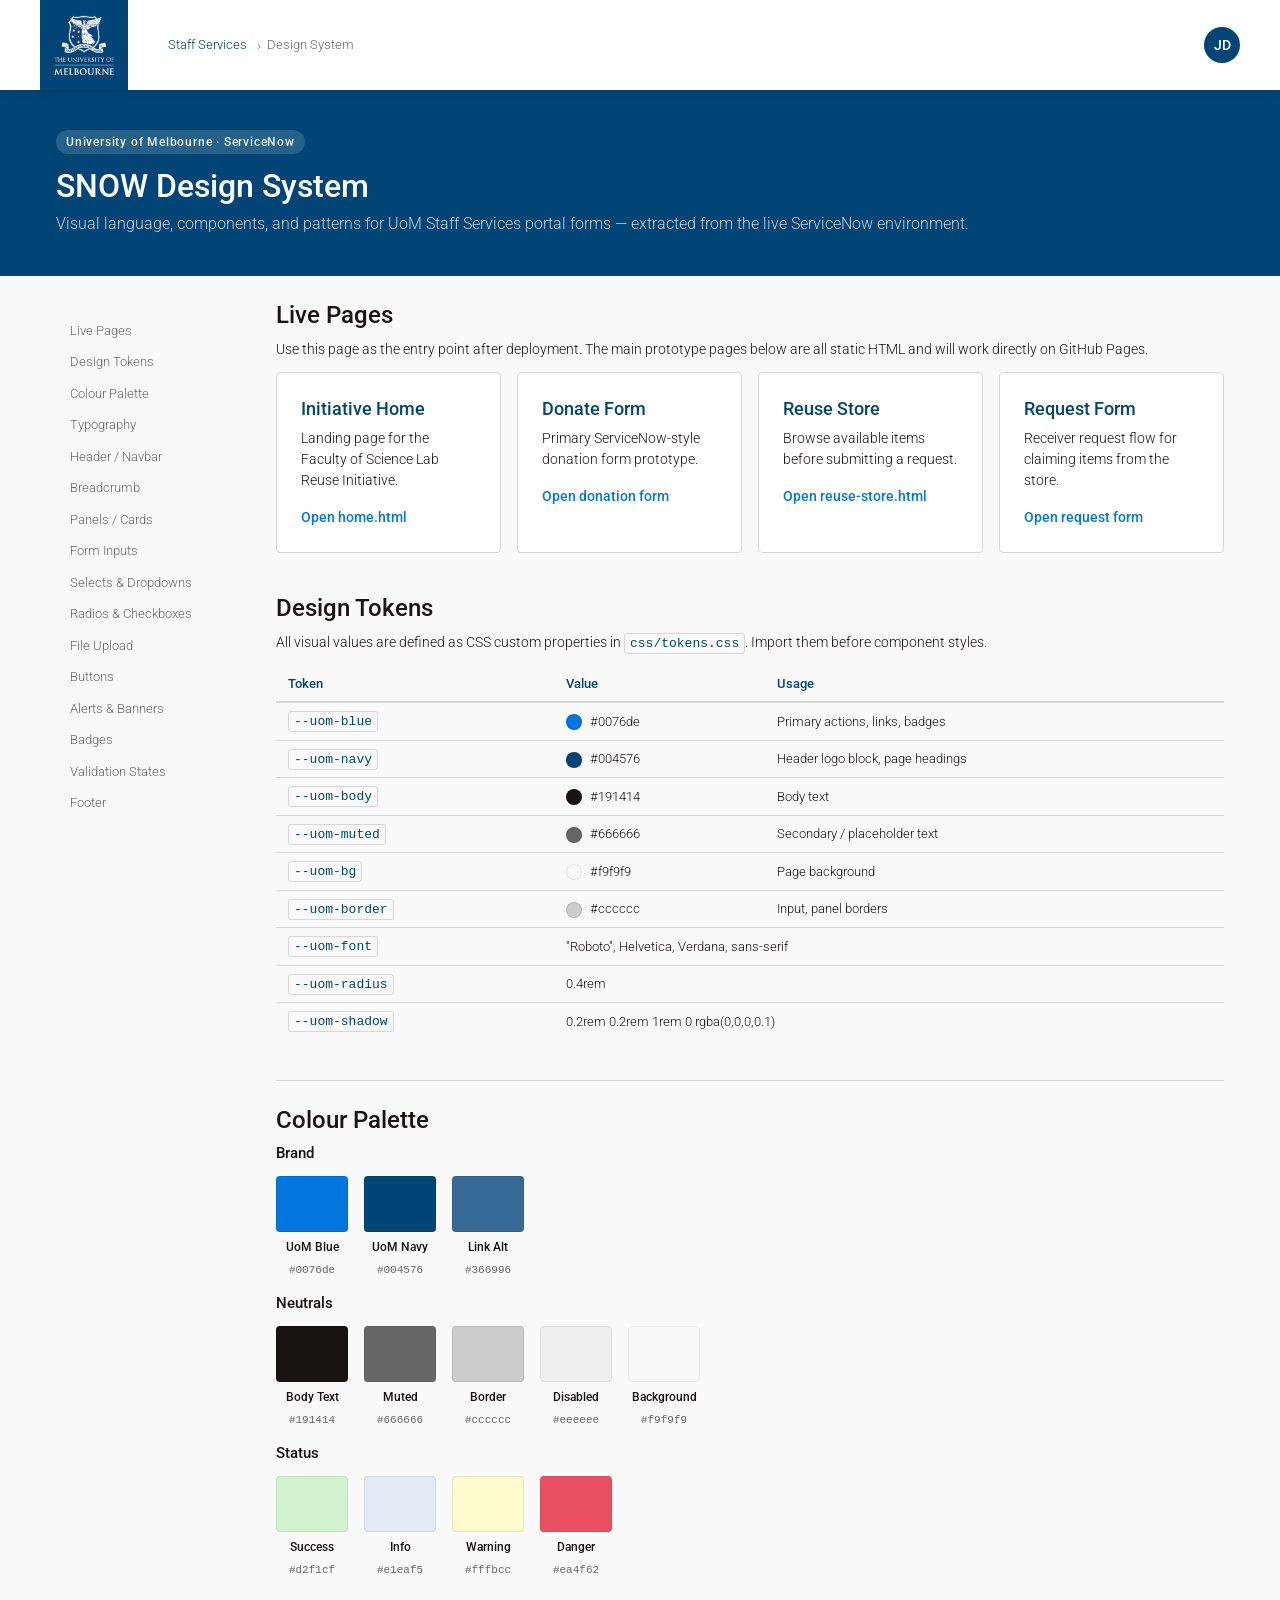
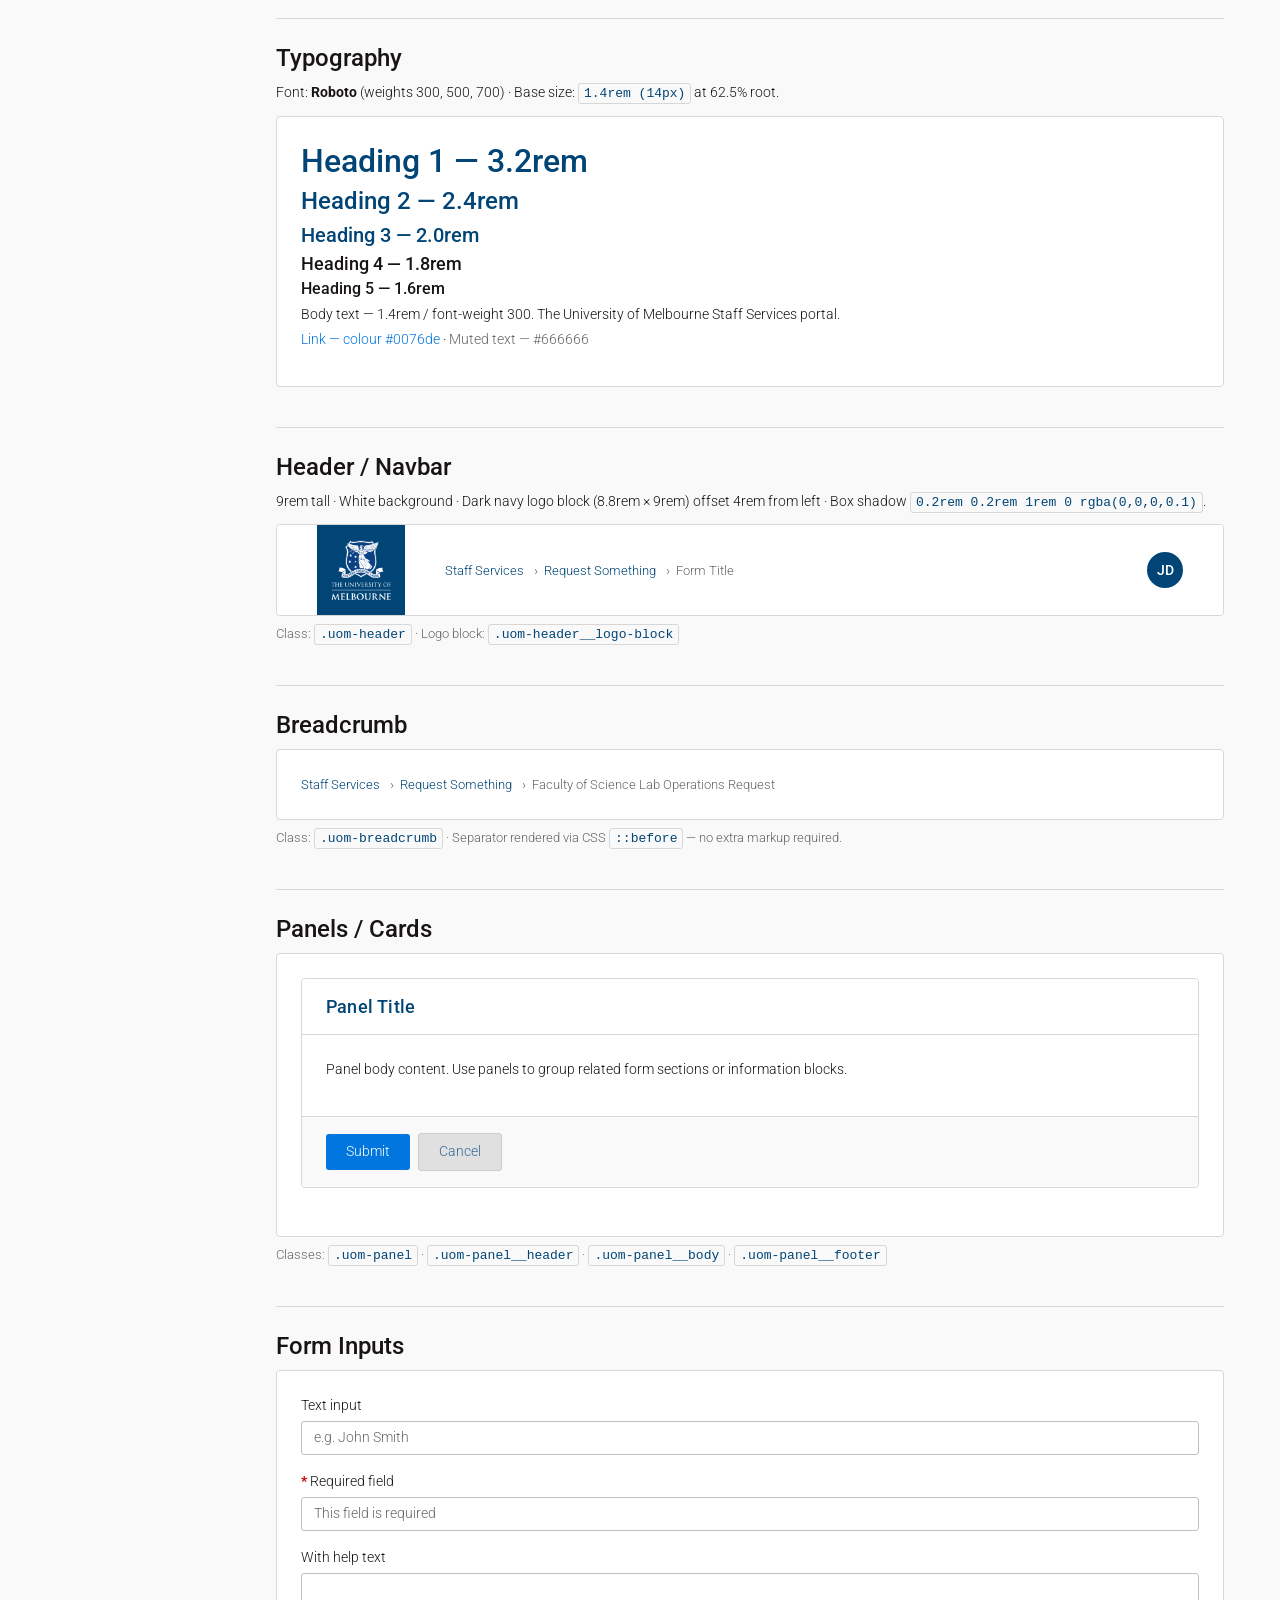
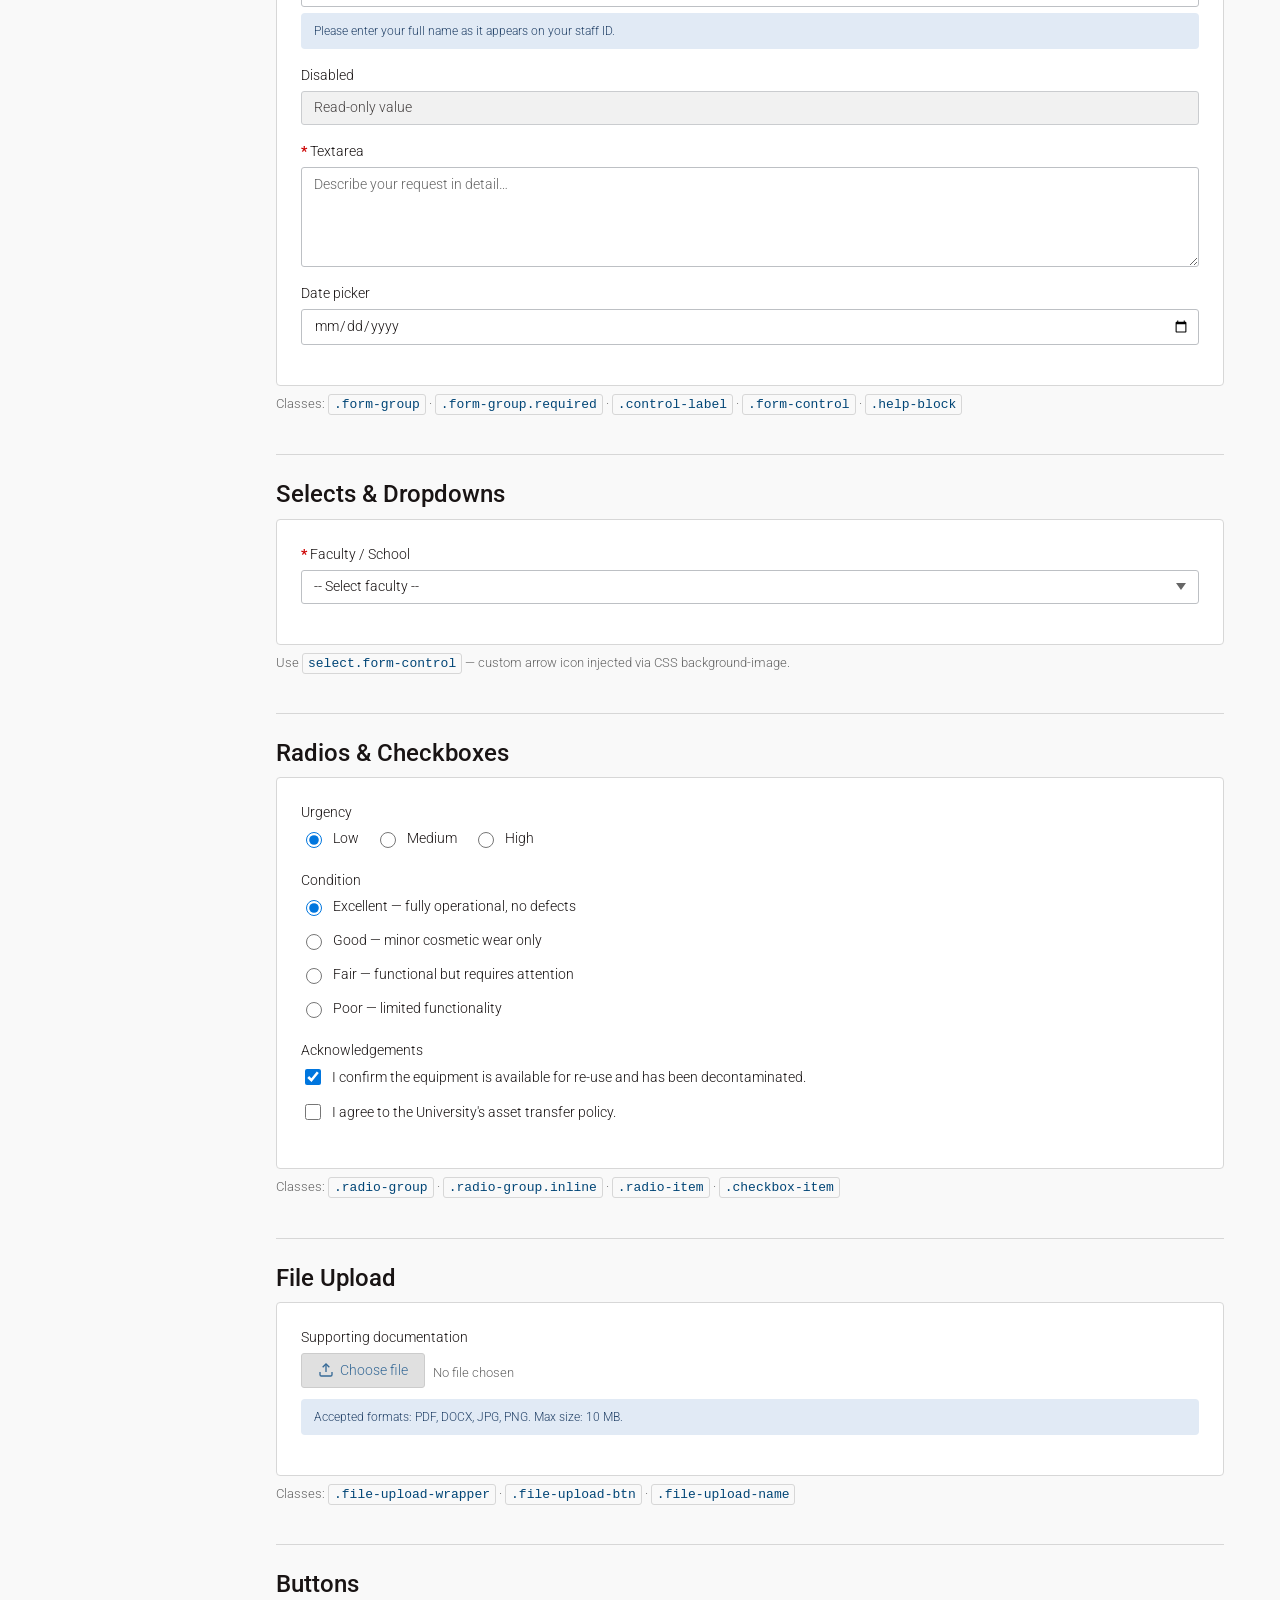
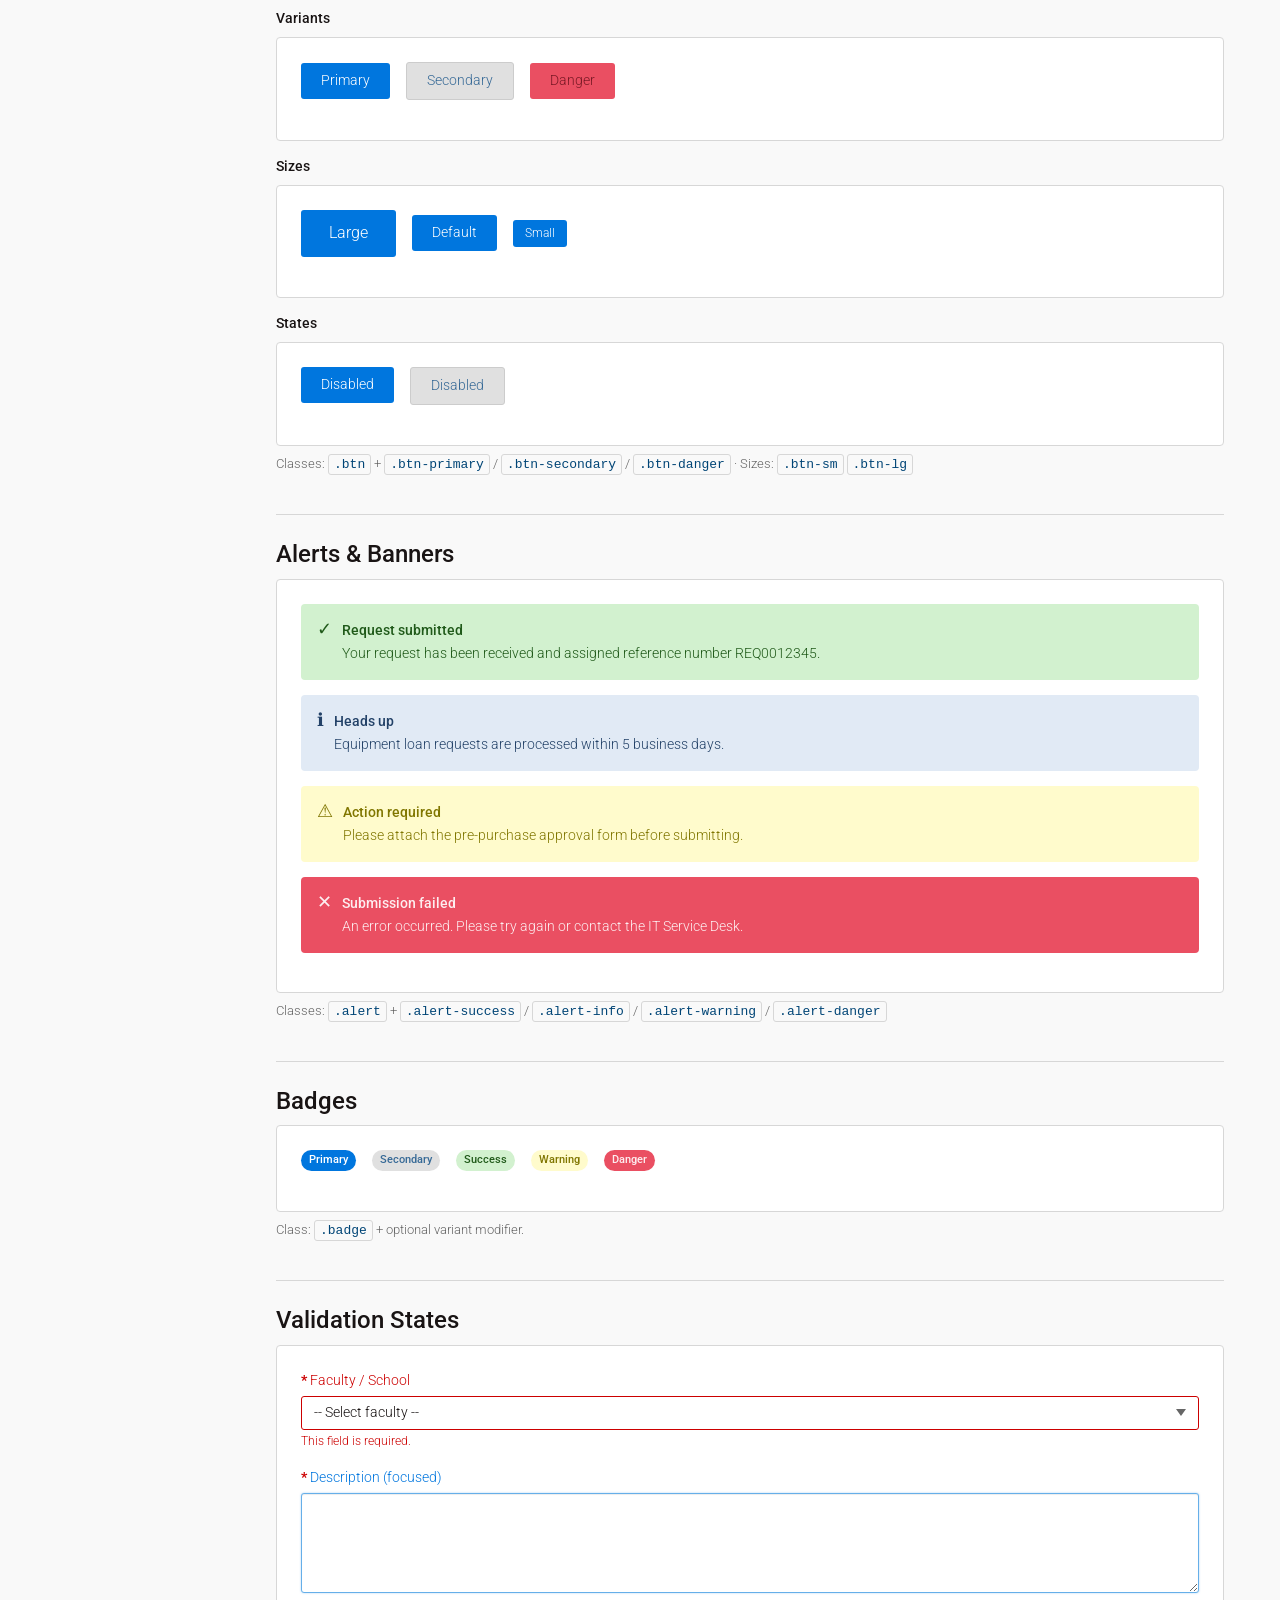
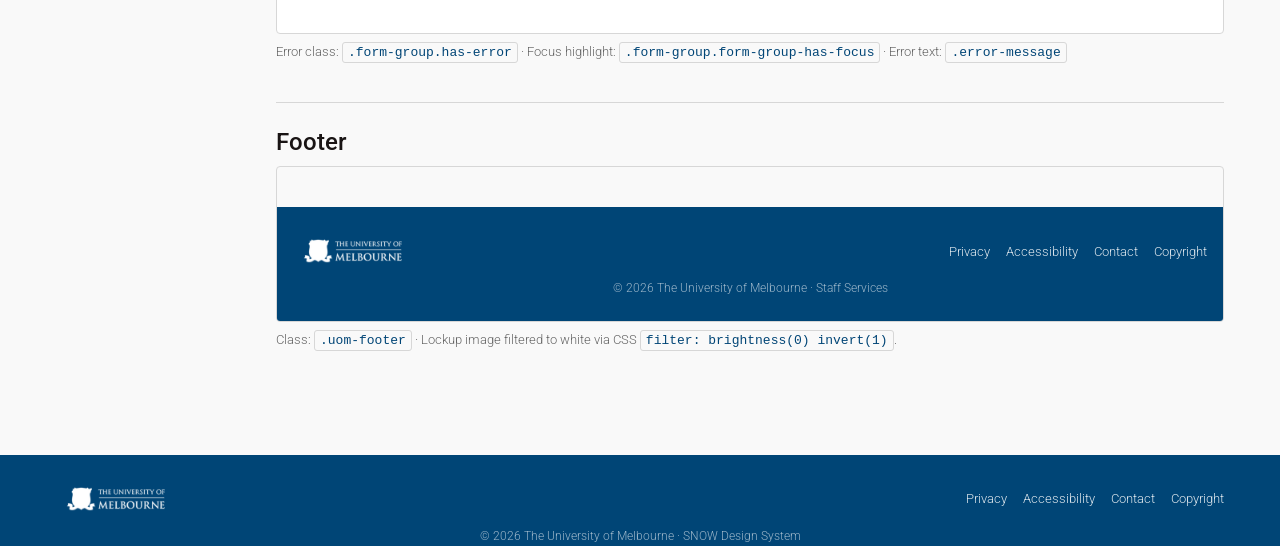
==== commit cc079502: "Prepare static site for GitHub Pages" ====
--- a/index.html
+++ b/index.html
@@ -125,6 +125,37 @@
       border-radius: var(--uom-radius);
       padding: var(--uom-space-lg);
       margin-bottom: var(--uom-space-sm);
+    }
+
+    .ds-live-links {
+      display: grid;
+      grid-template-columns: repeat(auto-fit, minmax(22rem, 1fr));
+      gap: var(--uom-space-md);
+      margin-bottom: var(--uom-space-xl);
+    }
+
+    .ds-live-card {
+      background: var(--uom-white);
+      border: 1px solid var(--uom-border-subtle);
+      border-radius: var(--uom-radius);
+      padding: var(--uom-space-lg);
+    }
+
+    .ds-live-card h3 {
+      margin: 0 0 0.8rem;
+      font-size: 1.8rem;
+      color: var(--uom-navy);
+    }
+
+    .ds-live-card p {
+      margin: 0 0 var(--uom-space-md);
+      font-size: 1.4rem;
+      color: var(--uom-text);
+    }
+
+    .ds-live-card a {
+      font-size: 1.4rem;
+      font-weight: 500;
     }
 
     .ds-header-preview {
@@ -181,6 +212,7 @@
     <aside class="ds-layout__sidebar" aria-label="Design system sections">
       <nav class="ds-nav">
         <ul>
+          <li><a href="#live-pages">Live Pages</a></li>
           <li><a href="#tokens">Design Tokens</a></li>
           <li><a href="#colours">Colour Palette</a></li>
           <li><a href="#typography">Typography</a></li>
@@ -202,6 +234,37 @@
 
     <!-- Main content -->
     <main class="ds-layout__content">
+
+      <section id="live-pages" class="ds-section">
+        <h2>Live Pages</h2>
+        <p>Use this page as the entry point after deployment. The main prototype pages below are all static HTML and will work directly on GitHub Pages.</p>
+
+        <div class="ds-live-links">
+          <article class="ds-live-card">
+            <h3>Initiative Home</h3>
+            <p>Landing page for the Faculty of Science Lab Reuse Initiative.</p>
+            <a href="home.html">Open home.html</a>
+          </article>
+
+          <article class="ds-live-card">
+            <h3>Donate Form</h3>
+            <p>Primary ServiceNow-style donation form prototype.</p>
+            <a href="ServiceNow_form_prototype_ver2.html">Open donation form</a>
+          </article>
+
+          <article class="ds-live-card">
+            <h3>Reuse Store</h3>
+            <p>Browse available items before submitting a request.</p>
+            <a href="reuse-store.html">Open reuse-store.html</a>
+          </article>
+
+          <article class="ds-live-card">
+            <h3>Request Form</h3>
+            <p>Receiver request flow for claiming items from the store.</p>
+            <a href="ServiceNow_receiver_form_prototype.html">Open request form</a>
+          </article>
+        </div>
+      </section>
 
       <!-- ── Design Tokens ──────────────────────────────────── -->
       <section id="tokens" class="ds-section">
